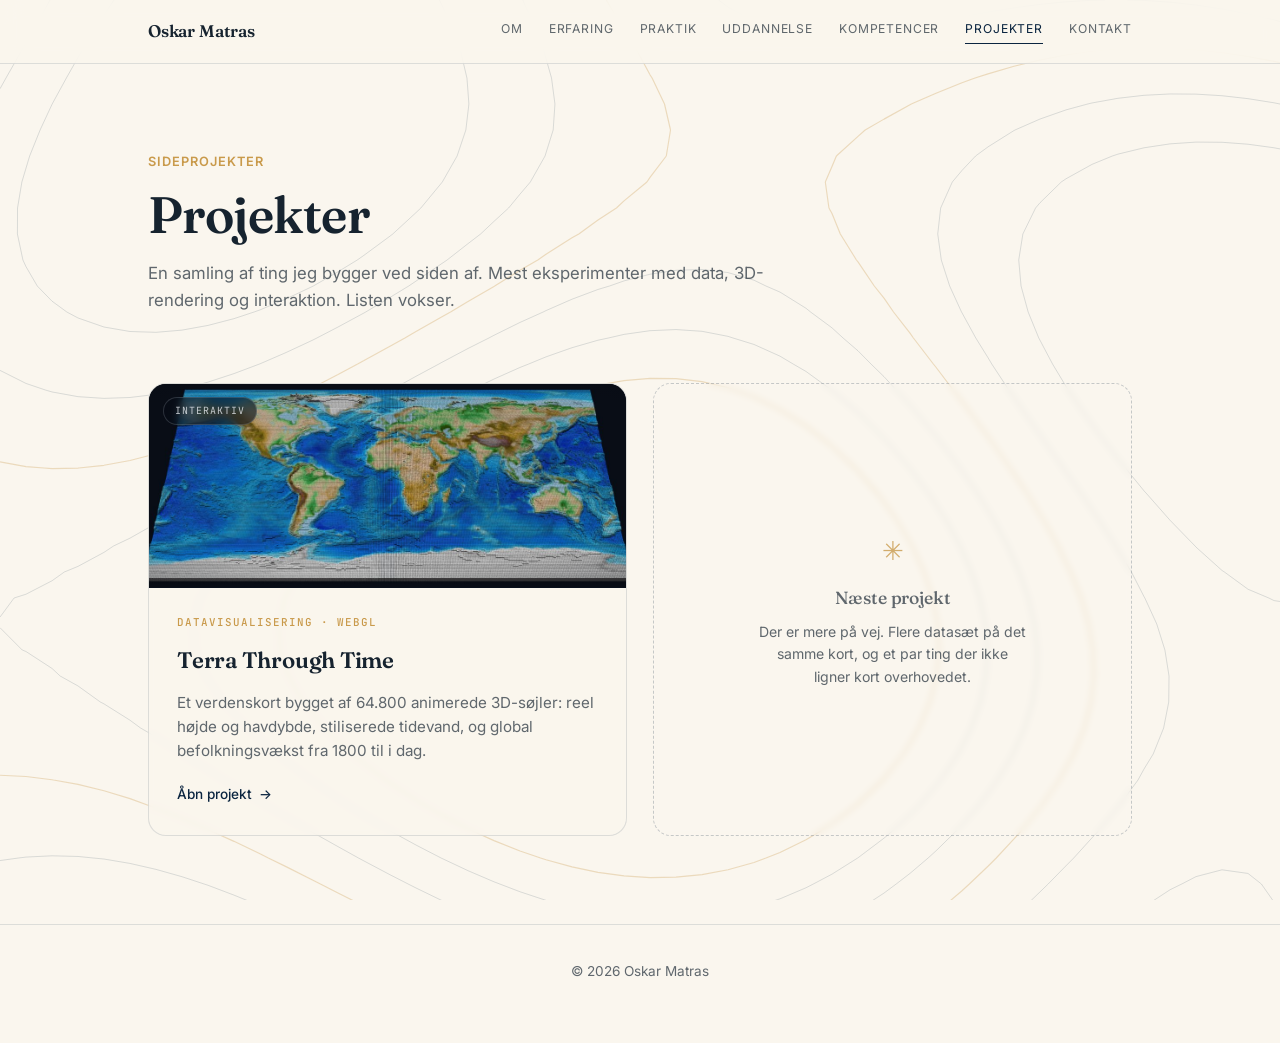
==== Projects/index.html @ 3f58cb0c "Rework Terra: flatter view, no drift, three more datasets Camera. The idle auto-orbit is gone. It wa" ====
<!DOCTYPE html>
<html lang="da">
<head>
<meta charset="UTF-8">
<meta name="viewport" content="width=device-width, initial-scale=1.0">
<title>Projekter · Oskar Matras</title>
<meta name="description" content="Sideprojekter af Oskar Matras: eksperimenter med data, 3D-rendering og interaktion.">
<link rel="canonical" href="https://OskarMatras.com/Projects">

<link rel="preconnect" href="https://fonts.googleapis.com">
<link rel="preconnect" href="https://fonts.gstatic.com" crossorigin>
<link href="https://fonts.googleapis.com/css2?family=Fraunces:opsz,wght@9..144,400;9..144,500;9..144,600&family=Inter:wght@300;400;500;600;700&family=JetBrains+Mono:wght@400;500&display=swap" rel="stylesheet">

<style>
  /* ============================================================
     Projects index.

     Same palette, type and header as the CV page. Two things are
     specific to this page:

     1. The ambient background is a slowly morphing contour map
        rather than the CV page's flock. Same idea (something is
        always quietly moving back there) but the motif follows
        the content: this is the page that leads to a map.
     2. Each card carries a real frame of the project rather than a
        drawing of one, so the card shows the thing itself.
     ============================================================ */
  :root{
    --navy: #0b2540;
    --navy-deep: #071a2e;
    --teal: #14547a;
    --foam: #f4efe4;
    --cream: #faf6ee;
    --gold: #c99a4b;
    --ink: #16232f;
    --ink-soft: rgba(22,35,47,0.68);
    --line: rgba(11,37,64,0.12);
    --serif:'Fraunces', Georgia, serif;
    --sans:'Inter', system-ui, -apple-system, sans-serif;
    --mono:'JetBrains Mono', ui-monospace, Menlo, Consolas, monospace;
    --maxw: 1040px;
  }

  *{box-sizing:border-box;}
  html{scroll-behavior:smooth; overflow-x:hidden; width:100%;}
  body{
    margin:0;
    background:var(--cream);
    color:var(--ink);
    font-family:var(--sans);
    font-weight:400;
    line-height:1.6;
    -webkit-font-smoothing:antialiased;
    overflow-x:hidden;
    width:100%;
  }
  h1,h2,h3{font-family:var(--serif); font-weight:600; letter-spacing:-0.01em; margin:0;}
  a{color:inherit;}
  .wrap{max-width:var(--maxw); margin:0 auto; padding:0 28px;}

  /* ---------------- Ambient contour background ----------------
     A fixed, full-viewport canvas traces iso-lines through a drifting
     sine field, the same trick a topographic map uses, animated. It
     sits behind everything at low contrast; content blocks float over
     it on a barely-there tint so the lines still read through. */
  #contour-bg{
    position:fixed;
    inset:0;
    z-index:0;
    pointer-events:none;
    background:var(--cream);
  }
  @media (prefers-reduced-motion: reduce){
    #contour-bg{ opacity:0.6; }
  }
  main, header.site, footer{ position:relative; z-index:2; }

  /* ---------------- Header / nav, identical to the CV page ---------------- */
  header.site{
    position:sticky; top:0; z-index:50;
    backdrop-filter:blur(10px);
    -webkit-backdrop-filter:blur(10px);
    background:rgba(250,246,238,0.78);
    border-bottom:1px solid var(--line);
  }
  header.site .wrap{
    display:flex; align-items:center; justify-content:space-between;
    padding:18px 28px; gap:16px; flex-wrap:wrap;
  }
  .brand{
    font-family:var(--serif); font-weight:600; font-size:1.05rem;
    text-decoration:none; letter-spacing:-0.01em; flex-shrink:0;
  }
  nav.main{
    display:flex; gap:26px;
    overflow-x:auto; -webkit-overflow-scrolling:touch;
    scrollbar-width:none; min-width:0;
  }
  nav.main::-webkit-scrollbar{display:none;}
  nav.main a{
    position:relative; text-decoration:none;
    font-size:0.76rem; letter-spacing:0.07em; text-transform:uppercase;
    color:var(--ink-soft); padding-bottom:5px;
    transition:color .25s ease; white-space:nowrap; flex-shrink:0;
  }
  nav.main a::after{
    content:''; position:absolute; left:0; right:0; bottom:0;
    height:1px; background:var(--navy);
    transform:scaleX(0); transform-origin:right;
    transition:transform .3s ease;
  }
  nav.main a:hover{color:var(--navy);}
  nav.main a:hover::after{transform-origin:left; transform:scaleX(1);}
  nav.main a.current{color:var(--navy);}
  nav.main a.current::after{transform:scaleX(1);}

  .nav-toggle{
    display:none; align-items:center; justify-content:center;
    width:38px; height:38px; margin-left:auto;
    background:none; border:none; padding:0;
    color:var(--navy); cursor:pointer;
  }
  .nav-toggle svg{width:22px; height:22px;}

  @media (max-width: 640px){
    header.site .wrap{ padding:14px 18px; gap:12px; }
    .brand{ font-size:0.95rem; }
    .nav-toggle{ display:inline-flex; }
    nav.main{
      display:none; flex-basis:100%; flex-direction:column;
      gap:0; overflow:visible; padding-top:6px;
    }
    nav.main.open{ display:flex; }
    nav.main a{ padding:11px 2px; font-size:0.8rem; border-top:1px solid var(--line); }
    nav.main a::after{ display:none; }
  }

  /* ---------------- Hero ---------------- */
  .hero{ padding:84px 0 40px; }
  .hero .eyebrow{
    display:inline-block; font-size:0.8rem; letter-spacing:0.08em;
    text-transform:uppercase; color:var(--gold); font-weight:600;
    margin-bottom:16px;
  }
  .hero h1{ font-size:clamp(2.2rem, 5vw, 3.2rem); line-height:1.05; }
  .hero p.lead{ max-width:58ch; margin-top:18px; font-size:1.05rem; color:var(--ink-soft); }

  section.block{ padding:12px 0 88px; }

  /* ---------------- Cards ----------------
     The gradient-border-follows-the-cursor treatment from the CV page,
     kept identical so the two pages feel like one system. */
  .cards{
    display:grid;
    grid-template-columns:repeat(auto-fit, minmax(330px,1fr));
    gap:26px;
  }
  .card{
    position:relative;
    display:flex; flex-direction:column;
    text-decoration:none; color:inherit;
    background:rgba(250,246,238,0.72);
    backdrop-filter:blur(3px);
    -webkit-backdrop-filter:blur(3px);
    border:1px solid var(--line);
    border-radius:18px;
    overflow:hidden;
    transition:transform .35s cubic-bezier(.2,.7,.3,1), box-shadow .35s ease;
    will-change:transform;
  }
  .card::before{
    content:'';
    position:absolute; inset:0;
    border-radius:inherit;
    padding:2.5px;
    background:radial-gradient(320px circle at var(--mx,50%) var(--my,50%), var(--gold) 0%, rgba(201,154,75,0.55) 38%, rgba(201,154,75,0) 74%);
    -webkit-mask:linear-gradient(#fff 0 0) content-box, linear-gradient(#fff 0 0);
    -webkit-mask-composite:xor;
            mask-composite:exclude;
    opacity:0;
    transition:opacity .35s ease;
    pointer-events:none;
    z-index:3;
  }
  .card:hover{
    transform:translateY(-4px);
    box-shadow:0 26px 50px rgba(11,37,64,0.18), 0 0 50px rgba(201,154,75,0.28);
  }
  .card:hover::before{opacity:1;}
  .card:focus-visible{ outline:2px solid var(--gold); outline-offset:3px; }

  /* The preview window: a still frame of the actual piece, in a dark inset
     that matches the plate on the project page. Aspect-locked so the grid
     stays even no matter the copy length. */
  .preview{
    position:relative;
    aspect-ratio:21 / 9;
    background:#080d16;
    border-bottom:1px solid var(--line);
    overflow:hidden;
  }
  .preview img{
    display:block; width:100%; height:100%;
    object-fit:cover;
    transform:scale(1.02);
    transition:transform .6s cubic-bezier(.2,.7,.3,1);
  }
  .card:hover .preview img{ transform:scale(1.06); }
  /* A soft vignette keeps the preview from fighting the cream card edge. */
  .preview::after{
    content:'';
    position:absolute; inset:0;
    background:radial-gradient(120% 90% at 50% 45%, rgba(0,0,0,0) 55%, rgba(4,8,14,0.55) 100%);
    pointer-events:none;
  }
  .preview .badge{
    position:absolute; left:14px; top:13px; z-index:2;
    font-family:var(--mono); font-size:0.62rem; letter-spacing:0.1em;
    text-transform:uppercase;
    color:rgba(240,243,249,0.78);
    background:rgba(8,13,22,0.6);
    border:1px solid rgba(232,238,250,0.16);
    border-radius:999px;
    padding:5px 11px;
    backdrop-filter:blur(4px);
    -webkit-backdrop-filter:blur(4px);
  }

  .card-body{ padding:26px 28px 30px; display:flex; flex-direction:column; flex:1; }
  .card .tag{
    font-family:var(--mono);
    font-size:0.68rem; color:var(--gold); text-transform:uppercase;
    letter-spacing:0.09em; font-weight:500;
  }
  .card h3{ font-size:1.4rem; margin-top:11px; }
  .card p{ color:var(--ink-soft); font-size:0.95rem; margin:12px 0 0; }
  .card .go{
    display:inline-flex; align-items:center; gap:7px;
    margin-top:20px; font-size:0.85rem; font-weight:500; color:var(--navy);
  }
  .card .go .arrow{ transition:transform .3s ease; display:inline-block; }
  .card:hover .go .arrow{ transform:translateX(4px); }

  /* Placeholder card: makes a short list look deliberate rather than empty. */
  .card.soon{
    background:transparent;
    border:1px dashed rgba(11,37,64,0.22);
    align-items:center; justify-content:center;
    text-align:center;
    padding:44px 30px;
    min-height:260px;
    cursor:default;
  }
  .card.soon:hover{ transform:none; box-shadow:none; }
  .card.soon::before{ display:none; }
  .card.soon .mark{
    font-family:var(--serif); font-size:1.6rem; color:var(--gold);
    margin-bottom:12px; opacity:0.8;
  }
  .card.soon h3{ font-size:1.1rem; margin:0; color:var(--ink-soft); font-weight:500; }
  .card.soon p{ font-size:0.88rem; max-width:30ch; margin-top:9px; }

  footer{
    padding:36px 0 60px; text-align:center;
    font-size:0.85rem; color:var(--ink-soft);
    border-top:1px solid var(--line);
    background:rgba(250,246,238,0.55);
  }

  @media (max-width: 640px){
    .hero{ padding:52px 0 28px; }
    .wrap{ padding:0 18px; }
    .cards{ grid-template-columns:1fr; gap:20px; }
    .card-body{ padding:22px 22px 26px; }
  }

  @media (prefers-reduced-motion: reduce){
    .card, .card .go .arrow{ transition:none; }
    .card:hover{ transform:none; }
  }
</style>
</head>
<body>

<!-- Fixed, full-page ambient contour animation -->
<canvas id="contour-bg" aria-hidden="true"></canvas>

<header class="site">
  <div class="wrap">
    <a class="brand" href="/">Oskar Matras</a>
    <button class="nav-toggle" id="nav-toggle" aria-label="Åbn menu" aria-expanded="false" aria-controls="main-nav">
      <svg viewBox="0 0 24 24" fill="none" stroke="currentColor" stroke-width="2" stroke-linecap="round"><line x1="3" y1="6" x2="21" y2="6"></line><line x1="3" y1="12" x2="21" y2="12"></line><line x1="3" y1="18" x2="21" y2="18"></line></svg>
    </button>
    <nav class="main" id="main-nav">
      <a href="/#om">Om</a>
      <a href="/#erfaring">Erfaring</a>
      <a href="/#praktik">Praktik</a>
      <a href="/#uddannelse">Uddannelse</a>
      <a href="/#kompetencer">Kompetencer</a>
      <a href="/Projects" class="current">Projekter</a>
      <a href="/#kontakt">Kontakt</a>
    </nav>
  </div>
</header>

<main>
  <section class="hero">
    <div class="wrap">
      <span class="eyebrow">Sideprojekter</span>
      <h1>Projekter</h1>
      <p class="lead">En samling af ting jeg bygger ved siden af. Mest eksperimenter med data, 3D-rendering og interaktion. Listen vokser.</p>
    </div>
  </section>

  <section class="block">
    <div class="wrap">
      <div class="cards">

        <a class="card" href="/Projects/TerraThroughTime">
          <div class="preview">
            <!-- Above the fold and the whole point of the card, so it loads
                 eagerly rather than lazily. -->
            <img src="/Projects/terra-preview.jpg" width="1120" height="480" decoding="async" fetchpriority="high"
                 alt="Verdenskortet gengivet som tusindvis af 3D-søjler, farvet efter højde og havdybde.">
            <span class="badge">Interaktiv</span>
          </div>
          <div class="card-body">
            <span class="tag">Datavisualisering &middot; WebGL</span>
            <h3>Terra Through Time</h3>
            <p>Et verdenskort bygget af 64.800 animerede 3D-søjler: reel højde og havdybde, stiliserede tidevand, og global befolkningsvækst fra 1800 til i dag.</p>
            <span class="go">Åbn projekt <span class="arrow">→</span></span>
          </div>
        </a>

        <div class="card soon">
          <div class="mark">✳</div>
          <h3>Næste projekt</h3>
          <p>Der er mere på vej. Flere datasæt på det samme kort, og et par ting der ikke ligner kort overhovedet.</p>
        </div>

      </div>
    </div>
  </section>
</main>

<footer>
  <div class="wrap">
    © <span id="year"></span> Oskar Matras
  </div>
</footer>

<script>
  document.getElementById('year').textContent = new Date().getFullYear();

  // Mobile nav dropdown, same behaviour as the CV page.
  (function(){
    var toggle = document.getElementById('nav-toggle');
    var nav = document.getElementById('main-nav');
    if(!toggle || !nav) return;
    toggle.addEventListener('click', function(){
      var open = nav.classList.toggle('open');
      toggle.setAttribute('aria-expanded', open ? 'true' : 'false');
    });
    nav.addEventListener('click', function(e){
      if(e.target.tagName === 'A'){
        nav.classList.remove('open');
        toggle.setAttribute('aria-expanded', 'false');
      }
    });
  })();

  // Cursor position drives the gold gradient border on each card.
  document.querySelectorAll('.card').forEach(function(el){
    el.addEventListener('mousemove', function(e){
      var r = el.getBoundingClientRect();
      el.style.setProperty('--mx', (e.clientX - r.left) + 'px');
      el.style.setProperty('--my', (e.clientY - r.top) + 'px');
    });
  });

  // ---------------------------------------------------------------
  // Ambient contour map.
  //
  // A scalar field made of three drifting sine waves is sampled on a
  // coarse grid, and marching squares traces the iso-lines through it
  // at a handful of levels. Because the field moves, the "terrain"
  // slowly reshapes itself (ridges merge, basins open) without ever
  // repeating exactly. Every few levels is drawn in gold as an index
  // contour, the way a real topographic sheet marks every fifth line.
  // ---------------------------------------------------------------
  (function(){
    var canvas = document.getElementById('contour-bg');
    if(!canvas) return;
    var ctx = canvas.getContext('2d');
    var reduce = window.matchMedia('(prefers-reduced-motion: reduce)').matches;
    var W, H, DPR, cols, rows;
    var CELL = 26;
    var field = [];

    function resize(){
      DPR = Math.min(window.devicePixelRatio || 1, 2);
      W = Math.max(1, window.innerWidth); H = Math.max(1, window.innerHeight);
      canvas.width = Math.round(W * DPR);
      canvas.height = Math.round(H * DPR);
      canvas.style.width = W + 'px';
      canvas.style.height = H + 'px';
      ctx.setTransform(DPR, 0, 0, DPR, 0, 0);
      cols = Math.ceil(W / CELL) + 1;
      rows = Math.ceil(H / CELL) + 1;
      field = new Float32Array(cols * rows);
    }
    // Re-checked every frame rather than only on the resize event: a page
    // that loads in a background tab can report a zero-size viewport, and
    // no resize event ever follows to correct it.
    function ensureSize(){
      var w = Math.max(1, window.innerWidth), h = Math.max(1, window.innerHeight);
      var dpr = Math.min(window.devicePixelRatio || 1, 2);
      if(w !== W || h !== H || dpr !== DPR) resize();
    }
    resize();
    window.addEventListener('resize', resize);

    var LEVELS = [-1.5, -0.9, -0.3, 0.3, 0.9, 1.5];

    function sample(t){
      // Three sine waves at different angles and speeds. Their sum has no
      // common period, so the field never loops back to a previous state.
      var i = 0;
      for(var r = 0; r < rows; r++){
        var y = r * CELL;
        for(var c = 0; c < cols; c++){
          var x = c * CELL;
          field[i++] =
            Math.sin(x * 0.0062 + t * 0.00019) +
            Math.sin(y * 0.0078 - t * 0.00014) +
            Math.sin((x + y) * 0.0037 + t * 0.00024) +
            Math.sin((x - y * 1.6) * 0.0029 - t * 0.00011);
        }
      }
    }

    // Linear interpolation along a cell edge, so lines land where the
    // level actually crosses rather than snapping to cell midpoints.
    function lerp(v1, v2, p1, p2, L){
      var d = v2 - v1;
      var s = Math.abs(d) < 1e-6 ? 0.5 : (L - v1) / d;
      return p1 + (p2 - p1) * s;
    }

    function drawLevel(L){
      ctx.beginPath();
      for(var r = 0; r < rows - 1; r++){
        for(var c = 0; c < cols - 1; c++){
          var i0 = r * cols + c;
          var tl = field[i0], tr = field[i0 + 1];
          var bl = field[i0 + cols], br = field[i0 + cols + 1];

          var idx = (tl > L ? 8 : 0) | (tr > L ? 4 : 0) | (br > L ? 2 : 0) | (bl > L ? 1 : 0);
          if(idx === 0 || idx === 15) continue;

          var x0 = c * CELL, y0 = r * CELL, x1 = x0 + CELL, y1 = y0 + CELL;
          // Crossing points on each edge, computed only when needed.
          var aX, aY, bX, bY, cX, cY, dX, dY;
          aX = lerp(tl, tr, x0, x1, L); aY = y0;   // top
          bX = x1; bY = lerp(tr, br, y0, y1, L);   // right
          cX = lerp(bl, br, x0, x1, L); cY = y1;   // bottom
          dX = x0; dY = lerp(tl, bl, y0, y1, L);   // left

          switch(idx){
            case 1:  case 14: ctx.moveTo(dX,dY); ctx.lineTo(cX,cY); break;
            case 2:  case 13: ctx.moveTo(cX,cY); ctx.lineTo(bX,bY); break;
            case 3:  case 12: ctx.moveTo(dX,dY); ctx.lineTo(bX,bY); break;
            case 4:  case 11: ctx.moveTo(aX,aY); ctx.lineTo(bX,bY); break;
            case 6:  case 9:  ctx.moveTo(aX,aY); ctx.lineTo(cX,cY); break;
            case 7:  case 8:  ctx.moveTo(dX,dY); ctx.lineTo(aX,aY); break;
            // Saddle cases: two separate segments through the cell.
            case 5:  ctx.moveTo(dX,dY); ctx.lineTo(aX,aY); ctx.moveTo(cX,cY); ctx.lineTo(bX,bY); break;
            case 10: ctx.moveTo(aX,aY); ctx.lineTo(bX,bY); ctx.moveTo(dX,dY); ctx.lineTo(cX,cY); break;
          }
        }
      }
      ctx.stroke();
    }

    function draw(t){
      ensureSize();
      sample(t);
      ctx.clearRect(0, 0, W, H);
      for(var k = 0; k < LEVELS.length; k++){
        // Index contours (every third line) are gold and slightly heavier.
        var index = (k % 3 === 0);
        ctx.strokeStyle = index ? 'rgba(201,154,75,0.30)' : 'rgba(11,37,64,0.16)';
        ctx.lineWidth = index ? 1.15 : 0.85;
        drawLevel(LEVELS[k]);
      }
    }

    var running = !document.hidden;
    document.addEventListener('visibilitychange', function(){ running = !document.hidden; });

    if(reduce){
      // Static single frame, but still redraw if the viewport changes so it
      // never gets stuck at a stale size.
      draw(0);
      window.addEventListener('resize', function(){ draw(0); });
      document.addEventListener('visibilitychange', function(){ if(!document.hidden) draw(0); });
      return;
    }
    function loop(now){
      if(running) draw(now);
      requestAnimationFrame(loop);
    }
    requestAnimationFrame(loop);
  })();
</script>

</body>
</html>
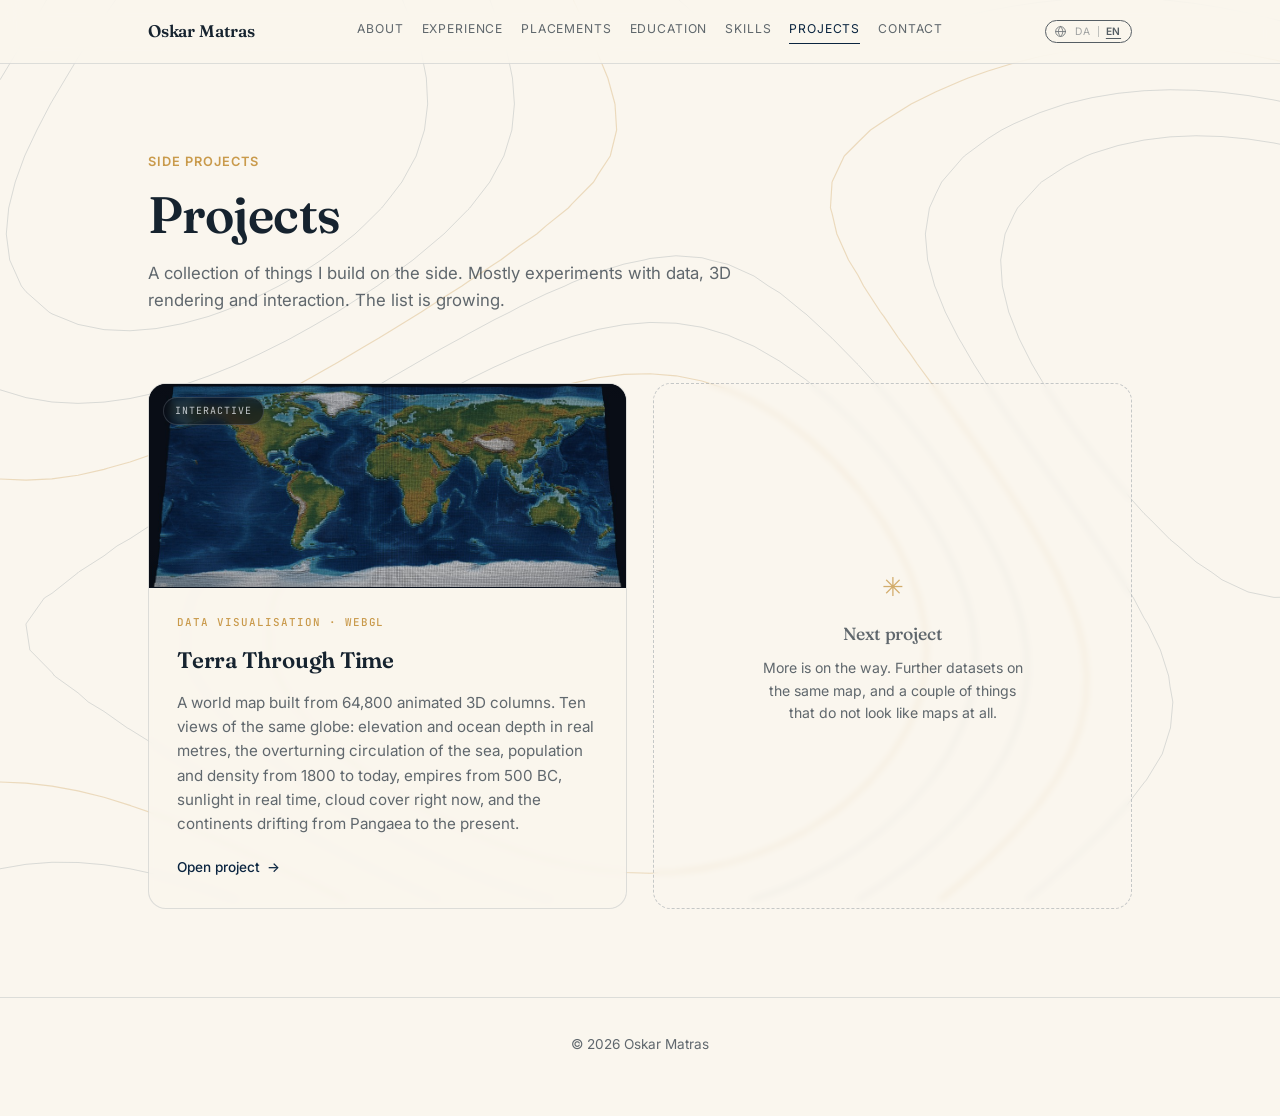
==== commit 86566839: "Give the whole site Danish and English Every page can now be read in either language, and a visitor " ====
--- a/Projects/index.html
+++ b/Projects/index.html
@@ -3,8 +3,8 @@
 <head>
 <meta charset="UTF-8">
 <meta name="viewport" content="width=device-width, initial-scale=1.0">
-<title>Projekter · Oskar Matras</title>
-<meta name="description" content="Sideprojekter af Oskar Matras: eksperimenter med data, 3D-rendering og interaktion.">
+<title data-da="Projekter · Oskar Matras" data-en="Projects · Oskar Matras">Projekter · Oskar Matras</title>
+<meta name="description" content="Sideprojekter af Oskar Matras: eksperimenter med data, 3D-rendering og interaktion." data-da-content="Sideprojekter af Oskar Matras: eksperimenter med data, 3D-rendering og interaktion." data-en-content="Side projects by Oskar Matras: experiments with data, 3D rendering and interaction.">
 <link rel="canonical" href="https://OskarMatras.com/Projects">
 
 <link rel="preconnect" href="https://fonts.googleapis.com">
@@ -87,6 +87,19 @@
     display:flex; align-items:center; justify-content:space-between;
     padding:18px 28px; gap:16px; flex-wrap:wrap;
   }
+  /* The language switch sits in the header itself rather than inside
+     the nav, so it survives the nav collapsing to a hamburger. On a
+     phone it sits immediately left of that hamburger; on a wide screen
+     it follows the brand and the links run on after it. */
+  .nav-lang{ flex:none; margin-left:auto; order:1; font-size:0.92rem; }
+  @media (max-width:760px){ .nav-toggle{ order:2; margin-left:10px; } }
+  /* The header row is 880px wide and the links already fill most of it,
+     so making room for the switch means tightening the gap between them
+     rather than letting the row wrap into two. */
+  @media (min-width:761px){
+    .nav-lang{ order:3; margin-left:0; font-size:0.82rem; }
+    header.site nav.main{ gap:18px; }
+  }
   .brand{
     font-family:var(--serif); font-weight:600; font-size:1.05rem;
     text-decoration:none; letter-spacing:-0.01em; flex-shrink:0;
@@ -288,17 +301,18 @@
 <header class="site">
   <div class="wrap">
     <a class="brand" href="/">Oskar Matras</a>
-    <button class="nav-toggle" id="nav-toggle" aria-label="Åbn menu" aria-expanded="false" aria-controls="main-nav">
+    <span class="nav-lang" data-lang-switch></span>
+    <button class="nav-toggle" id="nav-toggle" aria-label="Åbn menu" data-da-aria-label="Åbn menu" data-en-aria-label="Open menu" aria-expanded="false" aria-controls="main-nav">
       <svg viewBox="0 0 24 24" fill="none" stroke="currentColor" stroke-width="2" stroke-linecap="round"><line x1="3" y1="6" x2="21" y2="6"></line><line x1="3" y1="12" x2="21" y2="12"></line><line x1="3" y1="18" x2="21" y2="18"></line></svg>
     </button>
     <nav class="main" id="main-nav">
-      <a href="/#om">Om</a>
-      <a href="/#erfaring">Erfaring</a>
-      <a href="/#praktik">Praktik</a>
-      <a href="/#uddannelse">Uddannelse</a>
-      <a href="/#kompetencer">Kompetencer</a>
-      <a href="/Projects" class="current">Projekter</a>
-      <a href="/#kontakt">Kontakt</a>
+      <a href="/#om" data-da="Om" data-en="About">Om</a>
+      <a href="/#erfaring" data-da="Erfaring" data-en="Experience">Erfaring</a>
+      <a href="/#praktik" data-da="Praktik" data-en="Placements">Praktik</a>
+      <a href="/#uddannelse" data-da="Uddannelse" data-en="Education">Uddannelse</a>
+      <a href="/#kompetencer" data-da="Kompetencer" data-en="Skills">Kompetencer</a>
+      <a href="/Projects" class="current" data-da="Projekter" data-en="Projects">Projekter</a>
+      <a href="/#kontakt" data-da="Kontakt" data-en="Contact">Kontakt</a>
     </nav>
   </div>
 </header>
@@ -306,9 +320,9 @@
 <main>
   <section class="hero">
     <div class="wrap">
-      <span class="eyebrow">Sideprojekter</span>
-      <h1>Projekter</h1>
-      <p class="lead">En samling af ting jeg bygger ved siden af. Mest eksperimenter med data, 3D-rendering og interaktion. Listen vokser.</p>
+      <span class="eyebrow" data-da="Sideprojekter" data-en="Side projects">Sideprojekter</span>
+      <h1 data-da="Projekter" data-en="Projects">Projekter</h1>
+      <p class="lead" data-da="En samling af ting jeg bygger ved siden af. Mest eksperimenter med data, 3D-rendering og interaktion. Listen vokser." data-en="A collection of things I build on the side. Mostly experiments with data, 3D rendering and interaction. The list is growing.">En samling af ting jeg bygger ved siden af. Mest eksperimenter med data, 3D-rendering og interaktion. Listen vokser.</p>
     </div>
   </section>
 
@@ -321,21 +335,22 @@
             <!-- Above the fold and the whole point of the card, so it loads
                  eagerly rather than lazily. -->
             <img src="/Projects/terra-preview.jpg" width="1120" height="480" decoding="async" fetchpriority="high"
-                 alt="Verdenskortet gengivet som tusindvis af 3D-søjler, farvet efter højde og havdybde.">
-            <span class="badge">Interaktiv</span>
+                 alt="Verdenskortet gengivet som tusindvis af 3D-søjler, farvet efter højde og havdybde." data-da-alt="Verdenskortet gengivet som tusindvis af 3D-søjler, farvet efter højde og havdybde." data-en-alt="The world map rendered as thousands of 3D columns, coloured by elevation and ocean depth.">
+            <span class="badge" data-da="Interaktiv" data-en="Interactive">Interaktiv</span>
           </div>
           <div class="card-body">
-            <span class="tag">Datavisualisering &middot; WebGL</span>
+            <span class="tag" data-da="Datavisualisering &middot; WebGL" data-en="Data visualisation &middot; WebGL">Datavisualisering &middot; WebGL</span>
             <h3>Terra Through Time</h3>
-            <p>Et verdenskort bygget af 64.800 animerede 3D-søjler: reel højde og havdybde, stiliserede tidevand, og global befolkningsvækst fra 1800 til i dag.</p>
-            <span class="go">Åbn projekt <span class="arrow">→</span></span>
+            <p data-da="Et verdenskort bygget af 64.800 animerede 3D-søjler. Ti visninger af den samme klode: højde og havdybde i rigtige meter, havets kredsløb, befolkning og tæthed fra 1800 til i dag, riger fra 500 f.Kr., sollys i realtid, skydække lige nu, og kontinenternes vandring fra Pangaea til nu."
+               data-en="A world map built from 64,800 animated 3D columns. Ten views of the same globe: elevation and ocean depth in real metres, the overturning circulation of the sea, population and density from 1800 to today, empires from 500 BC, sunlight in real time, cloud cover right now, and the continents drifting from Pangaea to the present.">Et verdenskort bygget af 64.800 animerede 3D-søjler. Ti visninger af den samme klode: højde og havdybde i rigtige meter, havets kredsløb, befolkning og tæthed fra 1800 til i dag, riger fra 500 f.Kr., sollys i realtid, skydække lige nu, og kontinenternes vandring fra Pangaea til nu.</p>
+            <span class="go"><span data-da="Åbn projekt" data-en="Open project">Åbn projekt</span> <span class="arrow">→</span></span>
           </div>
         </a>
 
         <div class="card soon">
           <div class="mark">✳</div>
-          <h3>Næste projekt</h3>
-          <p>Der er mere på vej. Flere datasæt på det samme kort, og et par ting der ikke ligner kort overhovedet.</p>
+          <h3 data-da="Næste projekt" data-en="Next project">Næste projekt</h3>
+          <p data-da="Der er mere på vej. Flere datasæt på det samme kort, og et par ting der ikke ligner kort overhovedet." data-en="More is on the way. Further datasets on the same map, and a couple of things that do not look like maps at all.">Der er mere på vej. Flere datasæt på det samme kort, og et par ting der ikke ligner kort overhovedet.</p>
         </div>
 
       </div>
@@ -514,5 +529,6 @@
   })();
 </script>
 
+<script src="/i18n.js" defer></script>
 </body>
 </html>
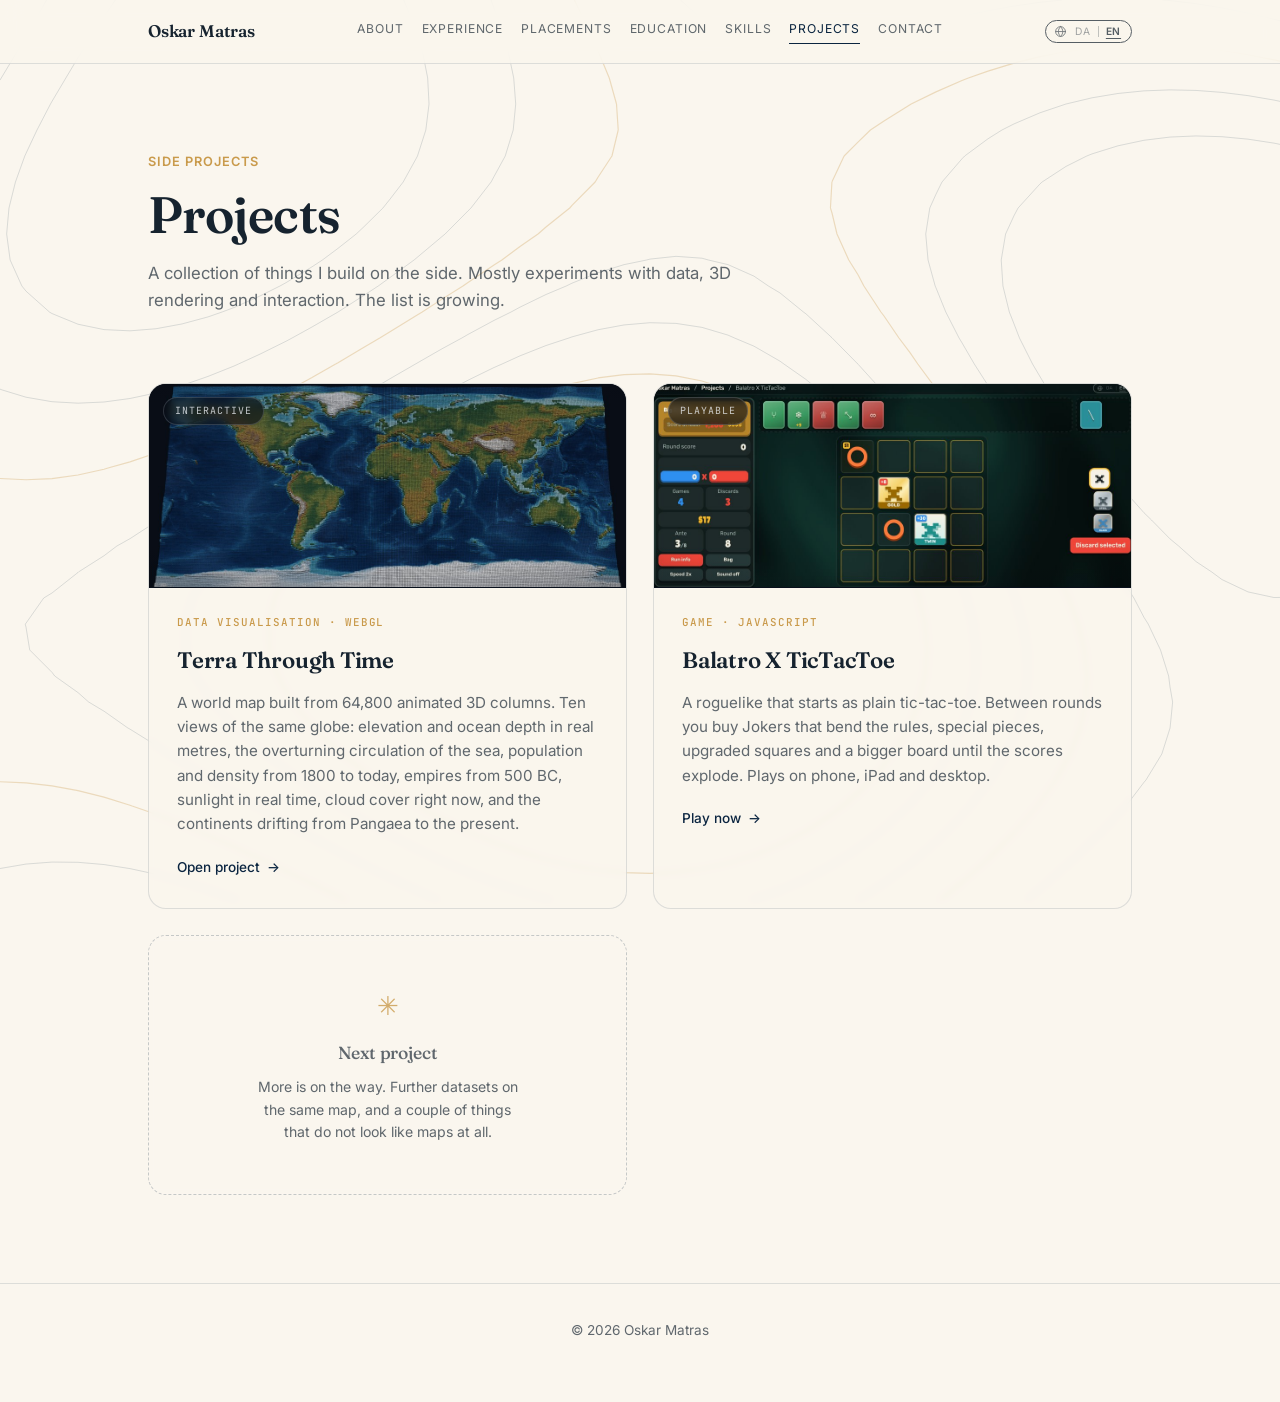
==== commit 7a319120: "Add Balatro X TicTacToe as a playable project A roguelike that starts as plain tic-tac-toe and grows" ====
--- a/Projects/index.html
+++ b/Projects/index.html
@@ -347,6 +347,21 @@
           </div>
         </a>
 
+        <a class="card" href="/Projects/BalatroXTicTacToe/">
+          <div class="preview">
+            <img src="/Projects/balatro-x-tictactoe-preview.jpg" width="1120" height="480" decoding="async" loading="lazy"
+                 alt="Et kryds og bolle-bræt med Jokerkort, specielle X-brikker og pointtavle." data-da-alt="Et kryds og bolle-bræt med Jokerkort, specielle X-brikker og pointtavle." data-en-alt="A tic-tac-toe board with Joker cards, special X pieces and a score ledger.">
+            <span class="badge" data-da="Spilbart" data-en="Playable">Spilbart</span>
+          </div>
+          <div class="card-body">
+            <span class="tag" data-da="Spil &middot; JavaScript" data-en="Game &middot; JavaScript">Spil &middot; JavaScript</span>
+            <h3>Balatro X TicTacToe</h3>
+            <p data-da="Et roguelike-spil der starter som almindeligt kryds og bolle. Mellem runderne køber du Jokere der bøjer reglerne, specielle brikker, opgraderede felter og et større bræt, indtil pointene eksploderer. Virker på telefon, iPad og computer."
+               data-en="A roguelike that starts as plain tic-tac-toe. Between rounds you buy Jokers that bend the rules, special pieces, upgraded squares and a bigger board until the scores explode. Plays on phone, iPad and desktop.">Et roguelike-spil der starter som almindeligt kryds og bolle. Mellem runderne køber du Jokere der bøjer reglerne, specielle brikker, opgraderede felter og et større bræt, indtil pointene eksploderer. Virker på telefon, iPad og computer.</p>
+            <span class="go"><span data-da="Spil nu" data-en="Play now">Spil nu</span> <span class="arrow">→</span></span>
+          </div>
+        </a>
+
         <div class="card soon">
           <div class="mark">✳</div>
           <h3 data-da="Næste projekt" data-en="Next project">Næste projekt</h3>
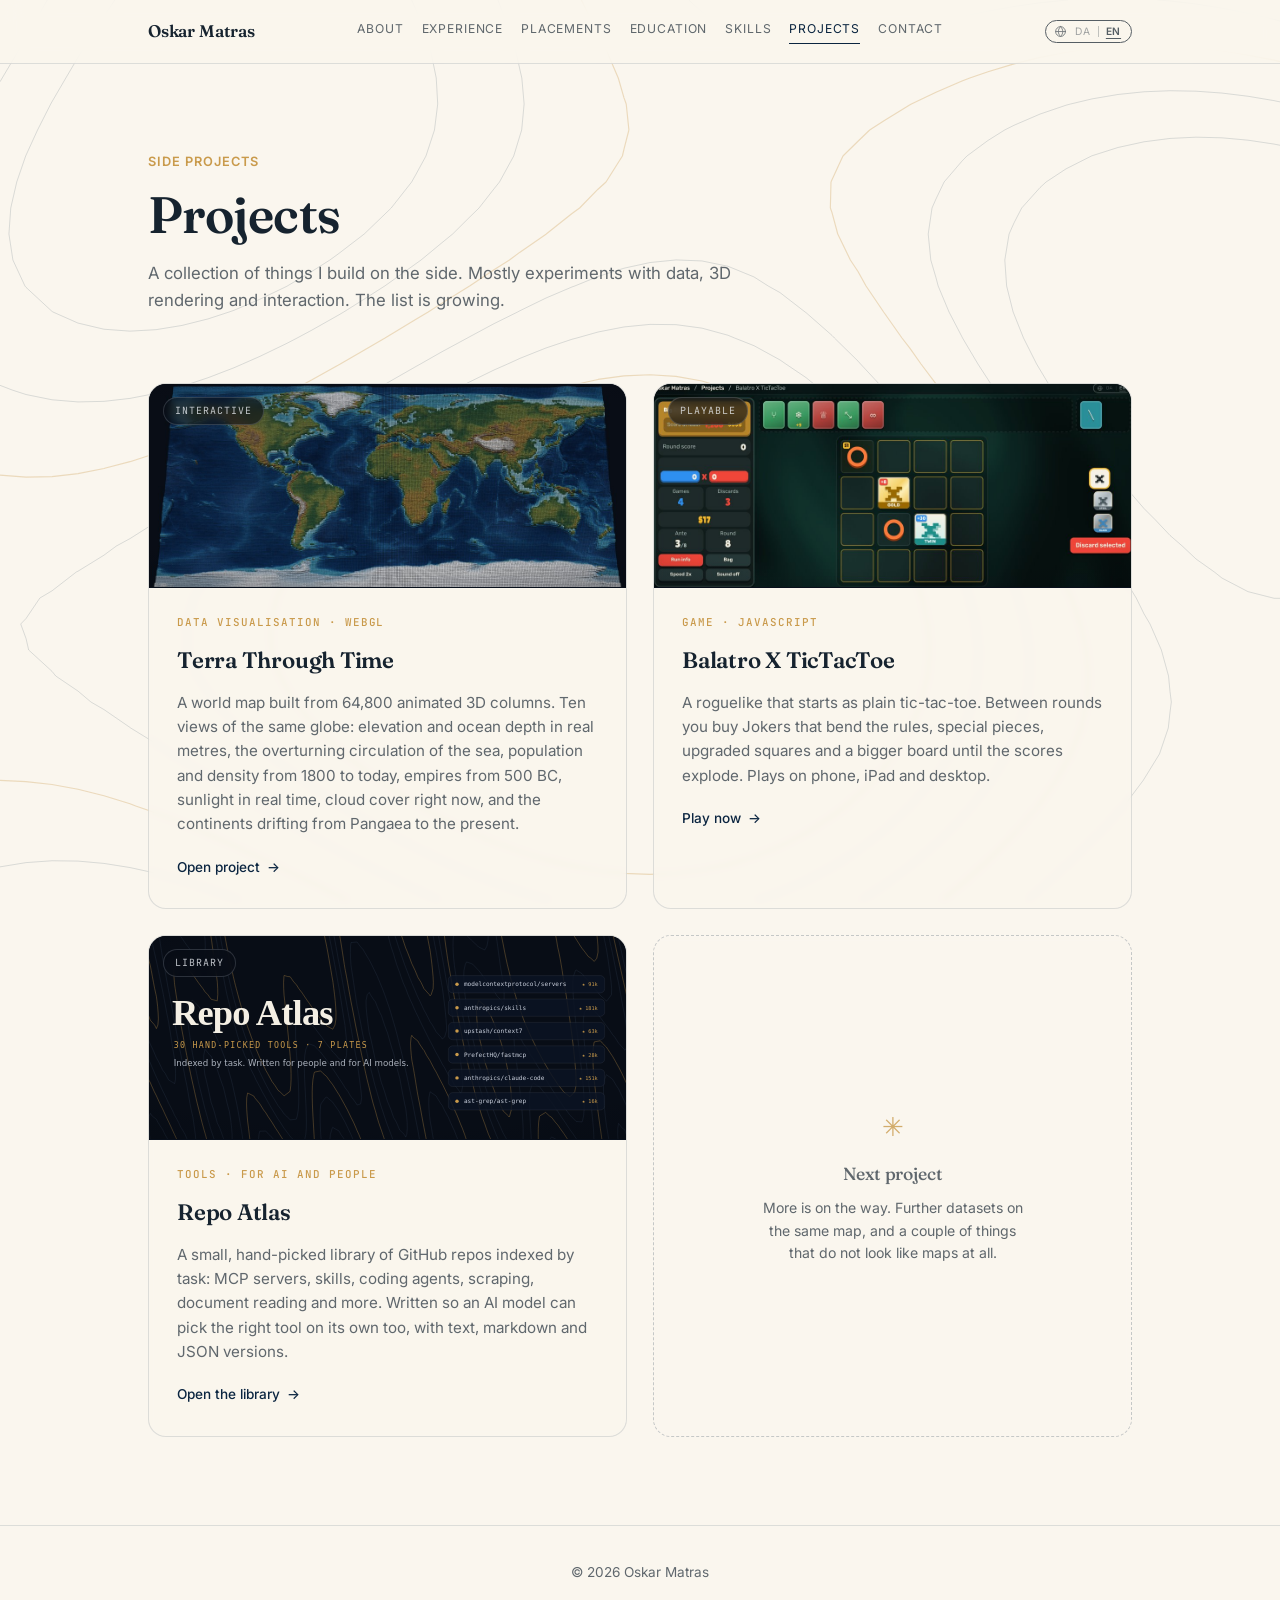
==== commit 1fa70e05: "Add Repo Atlas: a task-indexed library of hand-picked GitHub repos 30 verified repos in 7 categories" ====
--- a/Projects/index.html
+++ b/Projects/index.html
@@ -362,6 +362,21 @@
           </div>
         </a>
 
+        <a class="card" href="/Projects/RepoAtlas/">
+          <div class="preview">
+            <img src="/Projects/repo-atlas-preview.svg" width="1120" height="480" decoding="async" loading="lazy"
+                 alt="Et konturkort med titlen Repo Atlas og en liste over håndplukkede GitHub-repos med stjerner." data-da-alt="Et konturkort med titlen Repo Atlas og en liste over håndplukkede GitHub-repos med stjerner." data-en-alt="A contour map titled Repo Atlas beside a list of hand-picked GitHub repos with their star counts.">
+            <span class="badge" data-da="Bibliotek" data-en="Library">Bibliotek</span>
+          </div>
+          <div class="card-body">
+            <span class="tag" data-da="Værktøjer &middot; Til AI og mennesker" data-en="Tools &middot; For AI and people">Værktøjer &middot; Til AI og mennesker</span>
+            <h3>Repo Atlas</h3>
+            <p data-da="Et lille, håndplukket bibliotek af GitHub-repos ordnet efter opgave: MCP-servere, skills, kodeagenter, scraping, dokumentlæsning og mere. Skrevet så en AI-model også selv kan vælge det rigtige værktøj, med tekst-, markdown- og JSON-versioner."
+               data-en="A small, hand-picked library of GitHub repos indexed by task: MCP servers, skills, coding agents, scraping, document reading and more. Written so an AI model can pick the right tool on its own too, with text, markdown and JSON versions.">Et lille, håndplukket bibliotek af GitHub-repos ordnet efter opgave: MCP-servere, skills, kodeagenter, scraping, dokumentlæsning og mere. Skrevet så en AI-model også selv kan vælge det rigtige værktøj, med tekst-, markdown- og JSON-versioner.</p>
+            <span class="go"><span data-da="Åbn biblioteket" data-en="Open the library">Åbn biblioteket</span> <span class="arrow">→</span></span>
+          </div>
+        </a>
+
         <div class="card soon">
           <div class="mark">✳</div>
           <h3 data-da="Næste projekt" data-en="Next project">Næste projekt</h3>
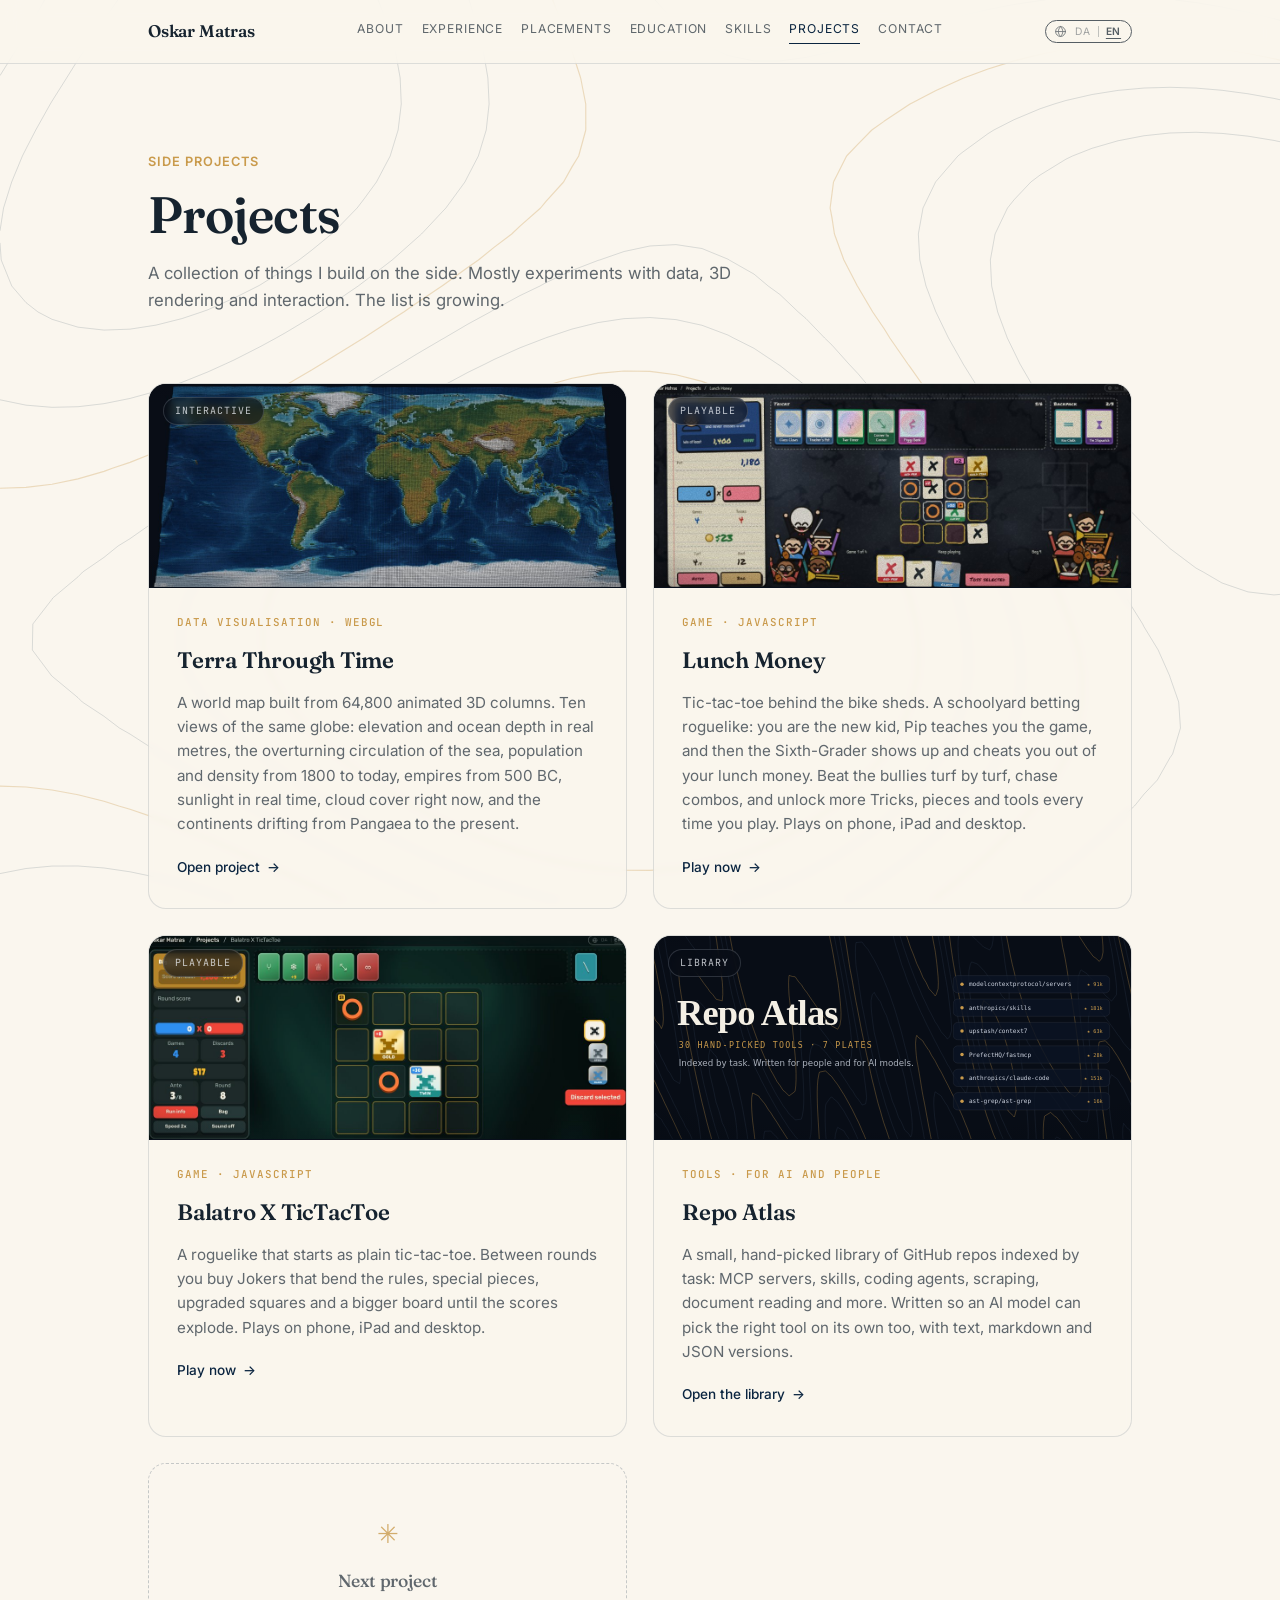
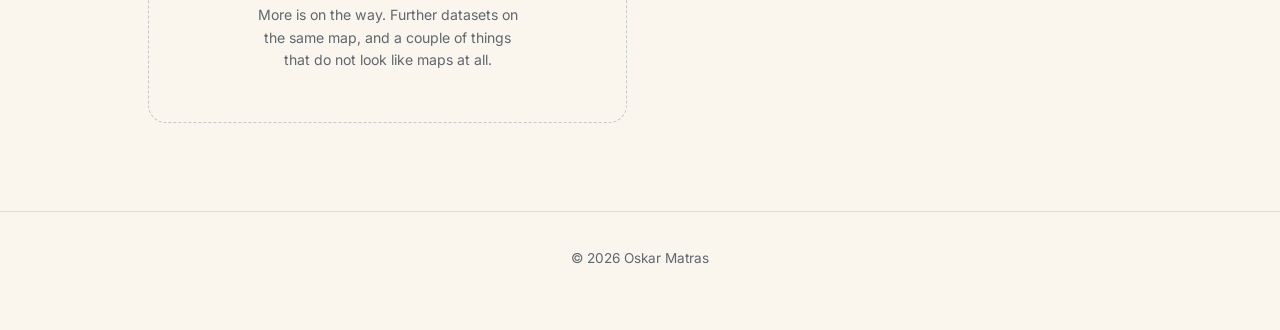
==== commit 3a4c3bc1: "Add Lunch Money to the Projects page New project card with a preview image, in Danish and English, a" ====
--- a/Projects/index.html
+++ b/Projects/index.html
@@ -347,6 +347,21 @@
           </div>
         </a>
 
+        <a class="card" href="/Projects/LunchMoney/">
+          <div class="preview">
+            <img src="/Projects/lunch-money-preview.jpg" width="1120" height="480" decoding="async" loading="lazy"
+                 alt="Et kryds og bolle-bræt på skolegården med Tricks, specielle X-brikker og jublende skolebørn med instrumenter langs kanten." data-da-alt="Et kryds og bolle-bræt på skolegården med Tricks, specielle X-brikker og jublende skolebørn med instrumenter langs kanten." data-en-alt="A tic-tac-toe board in the schoolyard with Tricks, special X pieces and cheering schoolkids with instruments along the edges.">
+            <span class="badge" data-da="Spilbart" data-en="Playable">Spilbart</span>
+          </div>
+          <div class="card-body">
+            <span class="tag" data-da="Spil &middot; JavaScript" data-en="Game &middot; JavaScript">Spil &middot; JavaScript</span>
+            <h3>Lunch Money</h3>
+            <p data-da="Kryds og bolle bag cykelskurene. Et roguelike om væddemål på skolegården: du er den nye, og Pip lærer dig spillet, indtil Sjetteklassen dukker op og snyder dig for madpengene. Slå bøllerne revir for revir, find kombinationer, og lås op for flere kneb, brikker og værktøj hver gang du spiller. Virker på telefon, iPad og computer."
+               data-en="Tic-tac-toe behind the bike sheds. A schoolyard betting roguelike: you are the new kid, Pip teaches you the game, and then the Sixth-Grader shows up and cheats you out of your lunch money. Beat the bullies turf by turf, chase combos, and unlock more Tricks, pieces and tools every time you play. Plays on phone, iPad and desktop.">Kryds og bolle bag cykelskurene. Et roguelike om væddemål på skolegården: du er den nye, og Pip lærer dig spillet, indtil Sjetteklassen dukker op og snyder dig for madpengene. Slå bøllerne revir for revir, find kombinationer, og lås op for flere kneb, brikker og værktøj hver gang du spiller. Virker på telefon, iPad og computer.</p>
+            <span class="go"><span data-da="Spil nu" data-en="Play now">Spil nu</span> <span class="arrow">→</span></span>
+          </div>
+        </a>
+
         <a class="card" href="/Projects/BalatroXTicTacToe/">
           <div class="preview">
             <img src="/Projects/balatro-x-tictactoe-preview.jpg" width="1120" height="480" decoding="async" loading="lazy"
